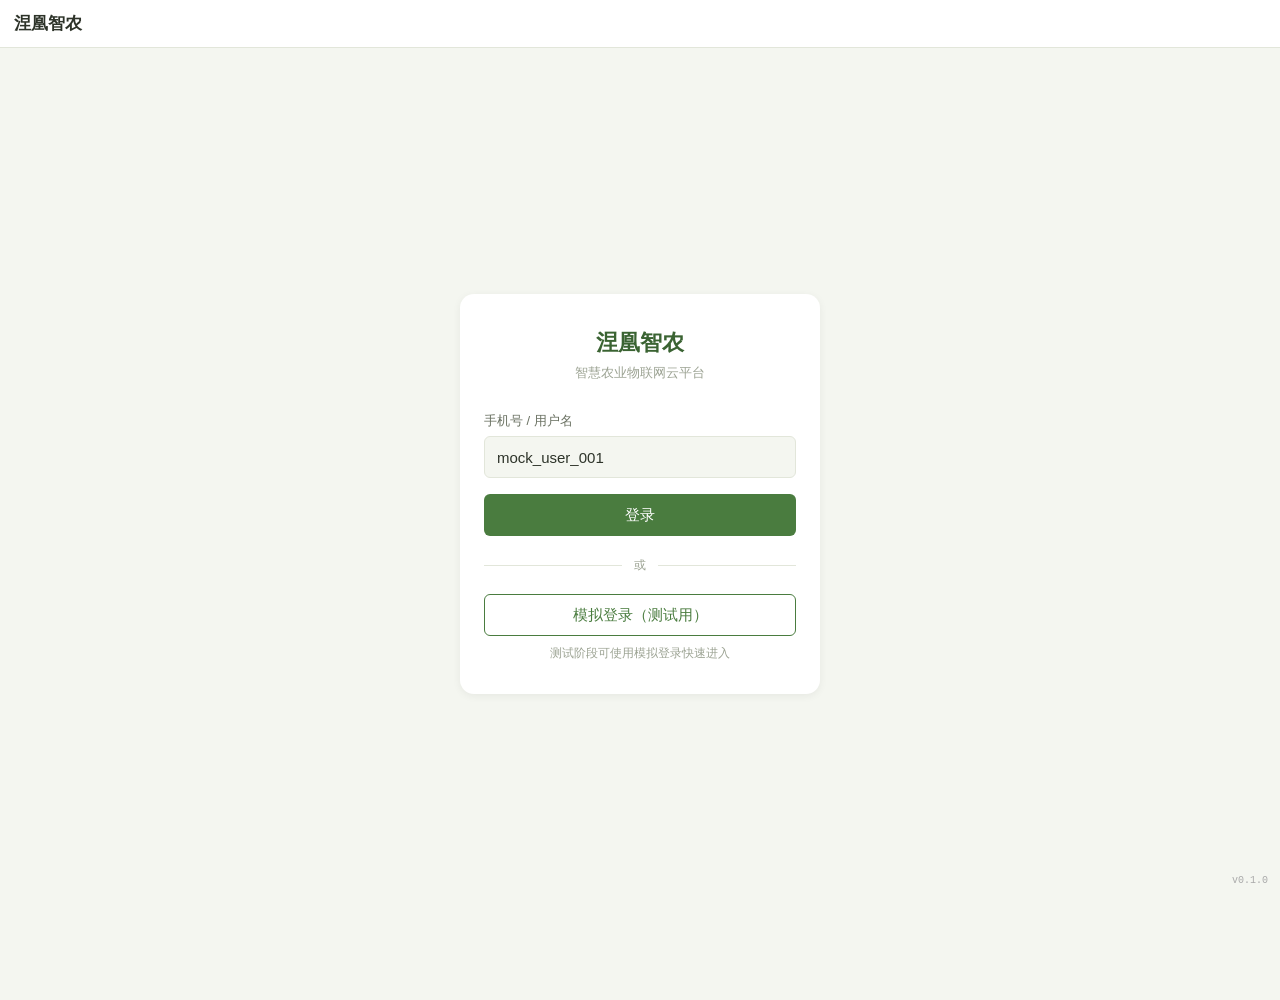
==== web/static/mini/index.html @ 29ce6270 "feat: embed 前端静态文件进 Go 二进制（//go:embed） - 新增 web/static/ 目录，包含 admin/mini/mock 全部前端文件 - web/embed.go " ====
<!DOCTYPE html>
<html lang="zh-CN">
<head>
<meta charset="UTF-8">
<meta name="viewport" content="width=device-width, initial-scale=1.0, maximum-scale=1.0, user-scalable=no">
<title>涅凰智农 · 我的设备</title>
<link rel="stylesheet" href="app.css">
<script src="../version.js"></script>
</head>
<body>

<!-- ===== 顶部导航 ===== -->
<header class="topbar" id="topbar">
  <div class="topbar-left" id="topbar-back" style="display:none">
    <button class="btn-icon" onclick="goBack()" aria-label="返回">
      <svg width="24" height="24" viewBox="0 0 24 24" fill="none" stroke="currentColor" stroke-width="2"><polyline points="15 18 9 12 15 6"/></svg>
    </button>
  </div>
  <h1 class="topbar-title" id="topbar-title">涅凰智农</h1>
  <div class="topbar-right">
    <button class="btn-icon" id="btn-settings" onclick="navigate('settings')" aria-label="设置">
      <svg width="22" height="22" viewBox="0 0 24 24" fill="none" stroke="currentColor" stroke-width="2"><circle cx="12" cy="12" r="3"/><path d="M19.4 15a1.65 1.65 0 0 0 .33 1.82l.06.06a2 2 0 0 1-2.83 2.83l-.06-.06a1.65 1.65 0 0 0-1.82-.33 1.65 1.65 0 0 0-1 1.51V21a2 2 0 0 1-4 0v-.09A1.65 1.65 0 0 0 9 19.4a1.65 1.65 0 0 0-1.82.33l-.06.06a2 2 0 0 1-2.83-2.83l.06-.06A1.65 1.65 0 0 0 4.68 15a1.65 1.65 0 0 0-1.51-1H3a2 2 0 0 1 0-4h.09A1.65 1.65 0 0 0 4.6 9a1.65 1.65 0 0 0-.33-1.82l-.06-.06a2 2 0 0 1 2.83-2.83l.06.06A1.65 1.65 0 0 0 9 4.68a1.65 1.65 0 0 0 1-1.51V3a2 2 0 0 1 4 0v.09a1.65 1.65 0 0 0 1 1.51 1.65 1.65 0 0 0 1.82-.33l.06-.06a2 2 0 0 1 2.83 2.83l-.06.06A1.65 1.65 0 0 0 19.4 9a1.65 1.65 0 0 0 1.51 1H21a2 2 0 0 1 0 4h-.09a1.65 1.65 0 0 0-1.51 1z"/></svg>
    </button>
  </div>
</header>

<!-- ===== 主内容区 ===== -->
<main id="main-content">
  <!-- 页面内容由 JS 动态渲染 -->
</main>

<!-- ===== Toast ===== -->
<div class="toast" id="toast" aria-live="polite"></div>

<div id="version-badge" style="position:fixed;right:12px;bottom:12px;font-size:10px;color:#aaa;z-index:9999;pointer-events:none;font-family:monospace">v?</div>

<script src="../mock/mock-api.js"></script>
<script src="app.js"></script>
<script>
  (function () {
    var el = document.getElementById('version-badge');
    if (el && window.APP_VERSION) el.textContent = 'v' + window.APP_VERSION;
  })();
</script>
</body>
</html>
---- web/static/mini/app.css ----
/* ============================================================
   涅凰智农 C 端 — 样式表
   设计方向：农业 IoT 运维，清爽、密度适中、移动优先
   ============================================================ */

/* ---------- CSS 变量 ---------- */
:root {
  --color-bg: #f4f6f0;
  --color-surface: #ffffff;
  --color-border: #e2e6da;
  --color-text: #2d3329;
  --color-text-secondary: #6b7263;
  --color-text-muted: #9ca393;
  --color-primary: #4a7c3f;
  --color-primary-light: #e8f2e4;
  --color-primary-dark: #3a6332;
  --color-success: #4a7c3f;
  --color-warning: #c7852a;
  --color-danger: #c04a3a;
  --color-info: #3a6b8c;
  --color-offline: #9ca393;
  --radius-sm: 6px;
  --radius-md: 10px;
  --radius-lg: 14px;
  --shadow-sm: 0 1px 2px rgba(0,0,0,0.04);
  --shadow-md: 0 2px 8px rgba(0,0,0,0.06);
  --font-sans: -apple-system, BlinkMacSystemFont, "Segoe UI", "PingFang SC", "Microsoft YaHei", sans-serif;
}

/* ---------- Reset ---------- */
*, *::before, *::after { box-sizing: border-box; margin: 0; padding: 0; }
html { font-size: 16px; -webkit-text-size-adjust: 100%; }
body {
  font-family: var(--font-sans);
  background: var(--color-bg);
  color: var(--color-text);
  line-height: 1.5;
  min-height: 100dvh;
  -webkit-font-smoothing: antialiased;
}
button { font-family: inherit; cursor: pointer; border: none; background: none; color: inherit; }
input { font-family: inherit; font-size: inherit; }
a { color: var(--color-primary); text-decoration: none; }

/* ---------- Topbar ---------- */
.topbar {
  position: sticky; top: 0; z-index: 100;
  display: flex; align-items: center; justify-content: space-between;
  height: 48px; padding: 0 14px;
  background: var(--color-surface);
  border-bottom: 1px solid var(--color-border);
}
.topbar-title { font-size: 17px; font-weight: 600; color: var(--color-text); }
.topbar-left, .topbar-right { display: flex; align-items: center; gap: 4px; min-width: 44px; }
.topbar-right { justify-content: flex-end; }
.btn-icon {
  width: 36px; height: 36px; display: flex; align-items: center; justify-content: center;
  border-radius: var(--radius-sm); color: var(--color-text-secondary);
  transition: background 0.15s;
}
.btn-icon:active { background: var(--color-border); }

/* ---------- Main ---------- */
#main-content {
  padding: 12px 14px 80px;
  max-width: 600px; margin: 0 auto;
}

/* ---------- Page: 登录 ---------- */
.login-page {
  display: flex; flex-direction: column; align-items: center; justify-content: center;
  min-height: calc(100dvh - 48px); padding: 24px;
}
.login-card {
  width: 100%; max-width: 360px;
  background: var(--color-surface);
  border-radius: var(--radius-lg);
  box-shadow: var(--shadow-md);
  padding: 32px 24px;
}
.login-logo {
  text-align: center; margin-bottom: 28px;
}
.login-logo h2 { font-size: 22px; font-weight: 700; color: var(--color-primary-dark); }
.login-logo p { font-size: 13px; color: var(--color-text-muted); margin-top: 4px; }

.form-group { margin-bottom: 16px; }
.form-label { display: block; font-size: 13px; font-weight: 500; color: var(--color-text-secondary); margin-bottom: 6px; }
.form-input {
  width: 100%; height: 42px; padding: 0 12px;
  border: 1px solid var(--color-border); border-radius: var(--radius-sm);
  font-size: 15px; color: var(--color-text); background: var(--color-bg);
  outline: none; transition: border-color 0.15s;
}
.form-input:focus { border-color: var(--color-primary); box-shadow: 0 0 0 3px var(--color-primary-light); }
.form-input::placeholder { color: var(--color-text-muted); }

.btn {
  display: inline-flex; align-items: center; justify-content: center; gap: 6px;
  height: 42px; padding: 0 20px;
  border-radius: var(--radius-sm); font-size: 15px; font-weight: 500;
  transition: background 0.15s, opacity 0.15s;
}
.btn:active { opacity: 0.85; }
.btn-primary { background: var(--color-primary); color: #fff; }
.btn-outline { background: var(--color-surface); color: var(--color-primary); border: 1px solid var(--color-primary); }
.btn-danger { background: var(--color-danger); color: #fff; }
.btn-sm { height: 32px; padding: 0 12px; font-size: 13px; }
.btn-block { width: 100%; }
.btn:disabled { opacity: 0.5; cursor: not-allowed; }

.form-hint { font-size: 12px; color: var(--color-text-muted); margin-top: 8px; text-align: center; }

.divider-text {
  display: flex; align-items: center; gap: 12px;
  margin: 20px 0; color: var(--color-text-muted); font-size: 12px;
}
.divider-text::before, .divider-text::after {
  content: ''; flex: 1; height: 1px; background: var(--color-border);
}

/* ---------- Page: 设备列表 ---------- */
.page-header {
  display: flex; align-items: center; justify-content: space-between;
  margin-bottom: 14px;
}
.page-header h2 { font-size: 18px; font-weight: 600; }
.device-count { font-size: 13px; color: var(--color-text-muted); }

.device-list { display: flex; flex-direction: column; gap: 10px; }

.device-card {
  background: var(--color-surface);
  border-radius: var(--radius-md);
  box-shadow: var(--shadow-sm);
  padding: 14px;
  border-left: 4px solid transparent;
  transition: box-shadow 0.15s;
  cursor: pointer;
}
.device-card:active { box-shadow: var(--shadow-md); }
.device-card.status-normal { border-left-color: var(--color-success); }
.device-card.status-low { border-left-color: var(--color-warning); }
.device-card.status-high { border-left-color: var(--color-danger); }
.device-card.status-offline { border-left-color: var(--color-offline); opacity: 0.7; }
.device-card.status-on { border-left-color: var(--color-info); }
.device-card.status-off { border-left-color: var(--color-text-muted); }

.device-card-header {
  display: flex; align-items: center; justify-content: space-between;
  margin-bottom: 8px;
}
.device-card-title { font-size: 15px; font-weight: 600; }
.device-card-func {
  font-size: 12px; padding: 2px 8px; border-radius: 10px;
  background: var(--color-primary-light); color: var(--color-primary-dark);
  font-weight: 500;
}
.device-card-body { display: flex; align-items: baseline; gap: 8px; margin-bottom: 6px; }
.device-card-value { font-size: 28px; font-weight: 700; color: var(--color-text); line-height: 1; }
.device-card-unit { font-size: 14px; color: var(--color-text-secondary); }
.device-card-meta {
  display: flex; align-items: center; justify-content: space-between;
  font-size: 12px; color: var(--color-text-muted);
}
.device-card-status {
  display: inline-flex; align-items: center; gap: 4px;
  font-size: 12px; font-weight: 500;
}
.status-dot { width: 6px; height: 6px; border-radius: 50%; display: inline-block; }
.status-normal .status-dot { background: var(--color-success); }
.status-low .status-dot, .status-high .status-dot { background: var(--color-warning); }
.status-offline .status-dot { background: var(--color-offline); }
.status-on .status-dot { background: var(--color-info); }
.status-off .status-dot { background: var(--color-text-muted); }
.status-text-normal { color: var(--color-success); }
.status-text-low { color: var(--color-warning); }
.status-text-high { color: var(--color-danger); }
.status-text-offline { color: var(--color-offline); }
.status-text-on { color: var(--color-info); }
.status-text-off { color: var(--color-text-muted); }

/* ---------- Page: 设备详情 ---------- */
.detail-section {
  background: var(--color-surface);
  border-radius: var(--radius-md);
  box-shadow: var(--shadow-sm);
  padding: 16px;
  margin-bottom: 12px;
}
.detail-section h3 {
  font-size: 13px; font-weight: 600; color: var(--color-text-secondary);
  text-transform: uppercase; letter-spacing: 0.5px;
  margin-bottom: 12px; padding-bottom: 8px;
  border-bottom: 1px solid var(--color-border);
}
.detail-grid { display: grid; grid-template-columns: 1fr 1fr; gap: 10px; }
.detail-item { }
.detail-item-label { font-size: 12px; color: var(--color-text-muted); margin-bottom: 2px; }
.detail-item-value { font-size: 14px; font-weight: 500; color: var(--color-text); }

.detail-real-value {
  text-align: center; padding: 16px 0;
}
.detail-real-value .big-value { font-size: 48px; font-weight: 700; line-height: 1; }
.detail-real-value .big-unit { font-size: 18px; color: var(--color-text-secondary); margin-left: 4px; }
.detail-real-value .range-hint {
  font-size: 13px; color: var(--color-text-muted); margin-top: 6px;
}

.detail-controls { display: flex; gap: 10px; flex-wrap: wrap; }
.detail-controls .btn { flex: 1; min-width: 80px; }

/* ---------- Page: 历史曲线 ---------- */
.range-tabs {
  display: flex; gap: 6px; margin-bottom: 14px;
  background: var(--color-surface); border-radius: var(--radius-md);
  padding: 4px; box-shadow: var(--shadow-sm);
}
.range-tab {
  flex: 1; height: 34px; display: flex; align-items: center; justify-content: center;
  border-radius: var(--radius-sm); font-size: 13px; font-weight: 500;
  color: var(--color-text-secondary); transition: all 0.15s;
}
.range-tab.active { background: var(--color-primary); color: #fff; }

.chart-container {
  background: var(--color-surface);
  border-radius: var(--radius-md);
  box-shadow: var(--shadow-sm);
  padding: 14px;
  min-height: 280px;
  position: relative;
}
.chart-container canvas { width: 100% !important; }

/* ---------- Page: 设置 ---------- */
.settings-section {
  background: var(--color-surface);
  border-radius: var(--radius-md);
  box-shadow: var(--shadow-sm);
  margin-bottom: 12px;
  overflow: hidden;
}
.settings-item {
  display: flex; align-items: center; justify-content: space-between;
  padding: 14px 16px; border-bottom: 1px solid var(--color-border);
}
.settings-item:last-child { border-bottom: none; }
.settings-item-label { font-size: 14px; color: var(--color-text-secondary); }
.settings-item-value { font-size: 14px; font-weight: 500; }
.settings-item-danger { color: var(--color-danger); font-weight: 500; cursor: pointer; }

/* ---------- 空状态 / 加载 / 错误 ---------- */
.empty-state {
  text-align: center; padding: 48px 24px; color: var(--color-text-muted);
}
.empty-state svg { margin-bottom: 12px; color: var(--color-border); }
.empty-state p { font-size: 14px; }

.loading-state {
  text-align: center; padding: 48px 24px; color: var(--color-text-muted);
}
.loading-spinner {
  width: 32px; height: 32px; border: 3px solid var(--color-border);
  border-top-color: var(--color-primary); border-radius: 50%;
  animation: spin 0.8s linear infinite;
  margin: 0 auto 12px;
}
@keyframes spin { to { transform: rotate(360deg); } }

.error-state {
  text-align: center; padding: 48px 24px; color: var(--color-danger);
}
.error-state p { font-size: 14px; margin-bottom: 12px; }

/* ---------- Toast ---------- */
.toast {
  position: fixed; top: 60px; left: 50%; transform: translateX(-50%);
  padding: 10px 20px; border-radius: var(--radius-md);
  font-size: 14px; font-weight: 500; color: #fff;
  z-index: 999; opacity: 0; pointer-events: none;
  transition: opacity 0.3s;
  max-width: 90vw; text-align: center;
}
.toast.show { opacity: 1; }
.toast.success { background: var(--color-success); }
.toast.error { background: var(--color-danger); }
.toast.info { background: var(--color-info); }

/* ---------- 响应式: 桌面端 ---------- */
@media (min-width: 768px) {
  #main-content { padding: 20px 24px 80px; }
  .detail-grid { grid-template-columns: repeat(3, 1fr); }
  .device-list { display: grid; grid-template-columns: repeat(2, 1fr); }
}
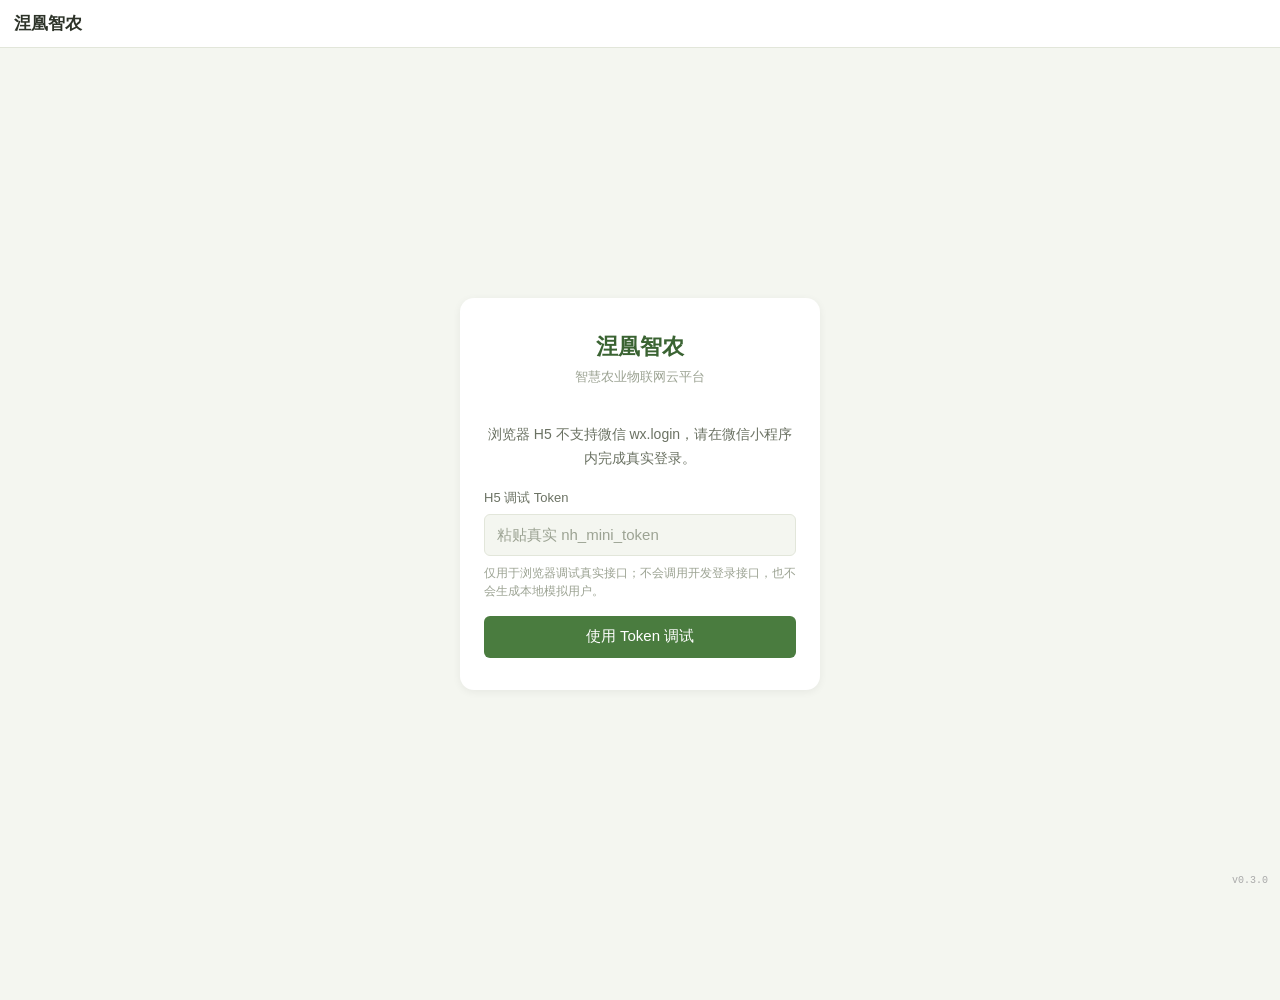
==== commit 997400b6: "Remove H5 mock fallback and mark mock events" ====
--- a/web/static/mini/index.html
+++ b/web/static/mini/index.html
@@ -34,7 +34,7 @@
 
 <div id="version-badge" style="position:fixed;right:12px;bottom:12px;font-size:10px;color:#aaa;z-index:9999;pointer-events:none;font-family:monospace">v?</div>
 
-<script src="../mock/mock-api.js"></script>
+<script src="../shared/api-client.js"></script>
 <script src="app.js"></script>
 <script>
   (function () {
--- a/web/static/mini/app.css
+++ b/web/static/mini/app.css
@@ -242,6 +242,65 @@
   margin-bottom: 12px;
   overflow: hidden;
 }
+
+/* ── 我的资料卡片 ── */
+.profile-card {
+  background: var(--color-surface);
+  border-radius: var(--radius-lg);
+  box-shadow: var(--shadow-md);
+  margin-bottom: 12px;
+  overflow: hidden;
+}
+.profile-card-top {
+  display: flex; align-items: center; gap: 12px;
+  padding: 20px 16px;
+}
+.profile-avatar {
+  width: 52px; height: 52px; border-radius: 50%;
+  background: var(--color-primary);
+  color: #fff;
+  font-size: 22px; font-weight: 600;
+  display: flex; align-items: center; justify-content: center;
+  flex-shrink: 0;
+}
+.profile-card-meta { flex: 1; min-width: 0; }
+.profile-card-name {
+  font-size: 17px; font-weight: 600; color: var(--color-text);
+  white-space: nowrap; overflow: hidden; text-overflow: ellipsis;
+}
+.profile-card-bindings { font-size: 13px; color: var(--color-text-muted); margin-top: 2px; }
+.btn-pill-edit {
+  height: 34px; padding: 0 18px;
+  border-radius: 17px;
+  background: var(--color-primary);
+  color: #fff;
+  font-size: 13px; font-weight: 500;
+  flex-shrink: 0;
+  transition: opacity 0.15s;
+}
+.btn-pill-edit:active { opacity: 0.8; }
+.profile-card-divider {
+  height: 1px; background: var(--color-border); margin: 0 16px;
+}
+.profile-card-fields { padding: 12px 16px 16px; }
+.profile-field {
+  display: flex; align-items: center; justify-content: space-between;
+  padding: 10px 0;
+}
+.profile-field + .profile-field { border-top: 1px solid var(--color-border); }
+.profile-field-label { font-size: 13px; color: var(--color-text-muted); flex-shrink: 0; }
+.profile-field-value { font-size: 14px; font-weight: 500; text-align: right; }
+.profile-field-value.is-empty { color: var(--color-text-muted); font-weight: 400; }
+
+/* ── 编辑表单 ── */
+.edit-form-header {
+  display: flex; align-items: center; justify-content: space-between;
+  padding: 12px 16px; border-bottom: 1px solid var(--color-border);
+}
+.edit-form-body { padding: 16px; }
+.edit-form-body .btn { margin-top: 4px; }
+
+/* ── 旧版 settings-item（保留兼容）── */
 .settings-item {
   display: flex; align-items: center; justify-content: space-between;
   padding: 14px 16px; border-bottom: 1px solid var(--color-border);
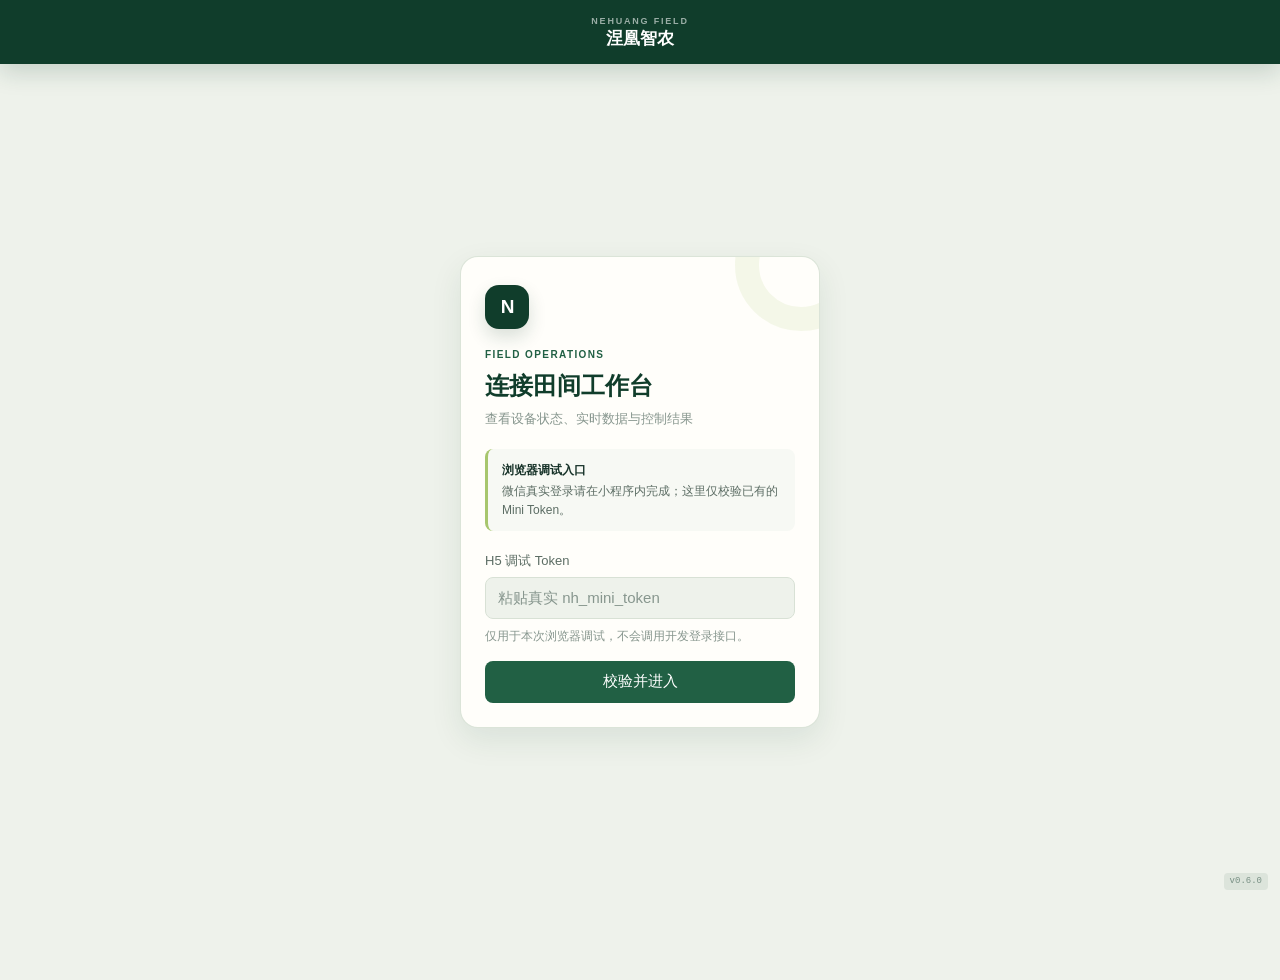
==== commit ede1b27f: "feat(web): unify Niehuang console visual system" ====
--- a/web/static/mini/index.html
+++ b/web/static/mini/index.html
@@ -4,6 +4,7 @@
 <meta charset="UTF-8">
 <meta name="viewport" content="width=device-width, initial-scale=1.0, maximum-scale=1.0, user-scalable=no">
 <title>涅凰智农 · 我的设备</title>
+<link rel="icon" href="data:image/svg+xml,%3Csvg xmlns='http://www.w3.org/2000/svg' viewBox='0 0 64 64'%3E%3Crect width='64' height='64' rx='16' fill='%23103d2b'/%3E%3Cpath d='M18 46V18h7l14 18V18h7v28h-7L25 28v18z' fill='%23a7c66d'/%3E%3C/svg%3E">
 <link rel="stylesheet" href="app.css">
 <script src="../version.js"></script>
 </head>
@@ -11,12 +12,15 @@
 
 <!-- ===== 顶部导航 ===== -->
 <header class="topbar" id="topbar">
-  <div class="topbar-left" id="topbar-back" style="display:none">
+  <div class="topbar-left" id="topbar-back" style="visibility:hidden;pointer-events:none">
     <button class="btn-icon" onclick="goBack()" aria-label="返回">
       <svg width="24" height="24" viewBox="0 0 24 24" fill="none" stroke="currentColor" stroke-width="2"><polyline points="15 18 9 12 15 6"/></svg>
     </button>
   </div>
-  <h1 class="topbar-title" id="topbar-title">涅凰智农</h1>
+  <div class="topbar-heading">
+    <span class="topbar-kicker">NEHUANG FIELD</span>
+    <h1 class="topbar-title" id="topbar-title">涅凰智农</h1>
+  </div>
   <div class="topbar-right">
     <button class="btn-icon" id="btn-settings" onclick="navigate('settings')" aria-label="设置">
       <svg width="22" height="22" viewBox="0 0 24 24" fill="none" stroke="currentColor" stroke-width="2"><circle cx="12" cy="12" r="3"/><path d="M19.4 15a1.65 1.65 0 0 0 .33 1.82l.06.06a2 2 0 0 1-2.83 2.83l-.06-.06a1.65 1.65 0 0 0-1.82-.33 1.65 1.65 0 0 0-1 1.51V21a2 2 0 0 1-4 0v-.09A1.65 1.65 0 0 0 9 19.4a1.65 1.65 0 0 0-1.82.33l-.06.06a2 2 0 0 1-2.83-2.83l.06-.06A1.65 1.65 0 0 0 4.68 15a1.65 1.65 0 0 0-1.51-1H3a2 2 0 0 1 0-4h.09A1.65 1.65 0 0 0 4.6 9a1.65 1.65 0 0 0-.33-1.82l-.06-.06a2 2 0 0 1 2.83-2.83l.06.06A1.65 1.65 0 0 0 9 4.68a1.65 1.65 0 0 0 1-1.51V3a2 2 0 0 1 4 0v.09a1.65 1.65 0 0 0 1 1.51 1.65 1.65 0 0 0 1.82-.33l.06-.06a2 2 0 0 1 2.83 2.83l-.06.06A1.65 1.65 0 0 0 19.4 9a1.65 1.65 0 0 0 1.51 1H21a2 2 0 0 1 0 4h-.09a1.65 1.65 0 0 0-1.51 1z"/></svg>
@@ -32,7 +36,7 @@
 <!-- ===== Toast ===== -->
 <div class="toast" id="toast" aria-live="polite"></div>
 
-<div id="version-badge" style="position:fixed;right:12px;bottom:12px;font-size:10px;color:#aaa;z-index:9999;pointer-events:none;font-family:monospace">v?</div>
+<div id="version-badge" class="version-badge">v?</div>
 
 <script src="../shared/api-client.js"></script>
 <script src="app.js"></script>
--- a/web/static/mini/app.css
+++ b/web/static/mini/app.css
@@ -5,25 +5,27 @@
 
 /* ---------- CSS 变量 ---------- */
 :root {
-  --color-bg: #f4f6f0;
-  --color-surface: #ffffff;
-  --color-border: #e2e6da;
-  --color-text: #2d3329;
-  --color-text-secondary: #6b7263;
-  --color-text-muted: #9ca393;
-  --color-primary: #4a7c3f;
-  --color-primary-light: #e8f2e4;
-  --color-primary-dark: #3a6332;
-  --color-success: #4a7c3f;
-  --color-warning: #c7852a;
-  --color-danger: #c04a3a;
-  --color-info: #3a6b8c;
-  --color-offline: #9ca393;
-  --radius-sm: 6px;
-  --radius-md: 10px;
-  --radius-lg: 14px;
-  --shadow-sm: 0 1px 2px rgba(0,0,0,0.04);
-  --shadow-md: 0 2px 8px rgba(0,0,0,0.06);
+  --color-bg: #eef2eb;
+  --color-surface: #fffefa;
+  --color-surface-alt: #f7f9f4;
+  --color-border: #d8e1d5;
+  --color-text: #173329;
+  --color-text-secondary: #5c6d64;
+  --color-text-muted: #87968e;
+  --color-primary: #216044;
+  --color-primary-light: #e4f0e8;
+  --color-primary-dark: #103d2b;
+  --color-accent: #a7c66d;
+  --color-success: #2d7653;
+  --color-warning: #b67820;
+  --color-danger: #b5483f;
+  --color-info: #376b73;
+  --color-offline: #7d8b83;
+  --radius-sm: 8px;
+  --radius-md: 12px;
+  --radius-lg: 18px;
+  --shadow-sm: 0 1px 2px rgba(16, 61, 43, 0.05);
+  --shadow-md: 0 12px 32px rgba(16, 61, 43, 0.09);
   --font-sans: -apple-system, BlinkMacSystemFont, "Segoe UI", "PingFang SC", "Microsoft YaHei", sans-serif;
 }
 
@@ -41,48 +43,89 @@
 button { font-family: inherit; cursor: pointer; border: none; background: none; color: inherit; }
 input { font-family: inherit; font-size: inherit; }
 a { color: var(--color-primary); text-decoration: none; }
+button:focus-visible, input:focus-visible, a:focus-visible {
+  outline: 3px solid rgba(167, 198, 109, 0.72);
+  outline-offset: 2px;
+}
 
 /* ---------- Topbar ---------- */
 .topbar {
   position: sticky; top: 0; z-index: 100;
   display: flex; align-items: center; justify-content: space-between;
-  height: 48px; padding: 0 14px;
-  background: var(--color-surface);
-  border-bottom: 1px solid var(--color-border);
-}
-.topbar-title { font-size: 17px; font-weight: 600; color: var(--color-text); }
+  min-height: 64px; padding: 8px 16px;
+  background: var(--color-primary-dark);
+  color: #fff;
+  box-shadow: 0 8px 24px rgba(16, 61, 43, 0.18);
+}
+.topbar-heading { min-width: 0; text-align: center; line-height: 1.15; }
+.topbar-kicker {
+  display: block; margin-bottom: 3px;
+  font-size: 9px; font-weight: 700; letter-spacing: 1.8px;
+  color: rgba(255, 255, 255, 0.58);
+}
+.topbar-title { font-size: 17px; font-weight: 650; color: #fff; }
 .topbar-left, .topbar-right { display: flex; align-items: center; gap: 4px; min-width: 44px; }
 .topbar-right { justify-content: flex-end; }
 .btn-icon {
-  width: 36px; height: 36px; display: flex; align-items: center; justify-content: center;
+  width: 40px; height: 40px; display: flex; align-items: center; justify-content: center;
   border-radius: var(--radius-sm); color: var(--color-text-secondary);
   transition: background 0.15s;
 }
-.btn-icon:active { background: var(--color-border); }
+.btn-icon:hover, .btn-icon:active { background: var(--color-primary-light); }
+.topbar .btn-icon { color: rgba(255, 255, 255, 0.86); }
+.topbar .btn-icon:hover, .topbar .btn-icon:active { background: rgba(255, 255, 255, 0.1); }
 
 /* ---------- Main ---------- */
 #main-content {
-  padding: 12px 14px 80px;
-  max-width: 600px; margin: 0 auto;
+  padding: 18px 16px 88px;
+  max-width: 720px; margin: 0 auto;
 }
 
 /* ---------- Page: 登录 ---------- */
 .login-page {
   display: flex; flex-direction: column; align-items: center; justify-content: center;
-  min-height: calc(100dvh - 48px); padding: 24px;
+  min-height: calc(100dvh - 100px); padding: 24px 0;
 }
 .login-card {
+  position: relative;
+  overflow: hidden;
   width: 100%; max-width: 360px;
   background: var(--color-surface);
   border-radius: var(--radius-lg);
   box-shadow: var(--shadow-md);
-  padding: 32px 24px;
+  border: 1px solid rgba(216, 225, 213, 0.9);
+  padding: 28px 24px 24px;
+}
+.login-card::before {
+  content: '';
+  position: absolute; top: -58px; right: -48px;
+  width: 132px; height: 132px; border-radius: 50%;
+  border: 24px solid rgba(167, 198, 109, 0.13);
+  pointer-events: none;
 }
 .login-logo {
-  text-align: center; margin-bottom: 28px;
-}
-.login-logo h2 { font-size: 22px; font-weight: 700; color: var(--color-primary-dark); }
-.login-logo p { font-size: 13px; color: var(--color-text-muted); margin-top: 4px; }
+  position: relative; text-align: left; margin-bottom: 20px;
+}
+.login-mark {
+  display: flex; align-items: center; justify-content: center;
+  width: 44px; height: 44px; margin-bottom: 18px;
+  border-radius: 14px; background: var(--color-primary-dark); color: #fff;
+  font-size: 19px; font-weight: 800; letter-spacing: -1px;
+  box-shadow: 0 8px 18px rgba(16, 61, 43, 0.16);
+}
+.login-kicker, .section-kicker {
+  display: block; color: var(--color-primary); font-size: 10px; font-weight: 750;
+  letter-spacing: 1.4px; text-transform: uppercase;
+}
+.login-logo h2 { margin-top: 6px; font-size: 24px; font-weight: 750; color: var(--color-primary-dark); }
+.login-logo p { font-size: 13px; color: var(--color-text-muted); margin-top: 5px; }
+.login-notice {
+  margin-bottom: 20px; padding: 12px 14px;
+  border-left: 3px solid var(--color-accent); border-radius: var(--radius-sm);
+  background: var(--color-surface-alt);
+}
+.login-notice strong { display: block; font-size: 12px; color: var(--color-text); }
+.login-notice p { margin-top: 3px; font-size: 12px; line-height: 1.55; color: var(--color-text-secondary); }
 
 .form-group { margin-bottom: 16px; }
 .form-label { display: block; font-size: 13px; font-weight: 500; color: var(--color-text-secondary); margin-bottom: 6px; }
@@ -110,6 +153,9 @@
 .btn:disabled { opacity: 0.5; cursor: not-allowed; }
 
 .form-hint { font-size: 12px; color: var(--color-text-muted); margin-top: 8px; text-align: center; }
+.form-hint-left { text-align: left; }
+.form-error { min-height: 18px; margin-top: 12px; color: var(--color-danger); }
+.form-error:empty { display: none; }
 
 .divider-text {
   display: flex; align-items: center; gap: 12px;
@@ -127,49 +173,127 @@
 .page-header h2 { font-size: 18px; font-weight: 600; }
 .device-count { font-size: 13px; color: var(--color-text-muted); }
 
+.overview-card {
+  position: relative;
+  overflow: hidden;
+  margin-bottom: 22px;
+  padding: 20px;
+  border-radius: var(--radius-lg);
+  background: var(--color-primary-dark);
+  color: #fff;
+  box-shadow: var(--shadow-md);
+}
+.overview-card::after {
+  content: '';
+  position: absolute; right: -32px; top: -44px;
+  width: 132px; height: 132px; border-radius: 50%;
+  border: 24px solid rgba(167, 198, 109, 0.12);
+  pointer-events: none;
+}
+.overview-kicker, .group-kicker, .device-hero-kicker {
+  display: block;
+  font-size: 10px;
+  font-weight: 750;
+  letter-spacing: 1.4px;
+  text-transform: uppercase;
+}
+.overview-kicker { color: rgba(255, 255, 255, 0.58); }
+.overview-card h2 { margin-top: 5px; font-size: 22px; line-height: 1.25; }
+.overview-copy { margin-top: 6px; max-width: 34em; font-size: 13px; color: rgba(255, 255, 255, 0.68); }
+.overview-metrics {
+  display: grid; grid-template-columns: repeat(3, 1fr); gap: 8px;
+  margin-top: 18px;
+}
+.overview-metric {
+  min-width: 0; padding: 10px 11px;
+  border: 1px solid rgba(255, 255, 255, 0.12);
+  border-radius: var(--radius-sm);
+  background: rgba(255, 255, 255, 0.06);
+}
+.overview-metric-value { display: block; font-size: 20px; font-weight: 750; font-variant-numeric: tabular-nums; }
+.overview-metric-label { display: block; margin-top: 2px; font-size: 10px; color: rgba(255, 255, 255, 0.62); white-space: nowrap; }
+
+.device-groups { display: flex; flex-direction: column; gap: 22px; }
+.device-group { min-width: 0; }
+.device-group-header {
+  display: flex; align-items: flex-end; justify-content: space-between; gap: 16px;
+  margin-bottom: 10px; padding: 0 2px;
+}
+.group-kicker { color: var(--color-primary); }
+.device-group-title { margin-top: 3px; font-size: 16px; font-weight: 720; }
+.device-group-meta { margin-top: 3px; font-size: 11px; color: var(--color-text-muted); }
+.device-group-count {
+  flex-shrink: 0; padding: 4px 8px;
+  border: 1px solid var(--color-border); border-radius: var(--radius-sm);
+  background: var(--color-surface-alt); color: var(--color-text-secondary);
+  font-size: 11px; font-weight: 650;
+}
 .device-list { display: flex; flex-direction: column; gap: 10px; }
 
 .device-card {
-  background: var(--color-surface);
-  border-radius: var(--radius-md);
+  --status-accent: var(--color-success);
+  position: relative;
+  display: block; width: 100%; overflow: hidden;
+  background: var(--color-surface);
+  border: 1px solid var(--color-border);
+  border-radius: var(--radius-lg);
   box-shadow: var(--shadow-sm);
-  padding: 14px;
-  border-left: 4px solid transparent;
-  transition: box-shadow 0.15s;
+  padding: 16px 44px 15px 18px;
+  text-align: left;
+  transition: transform 0.15s, box-shadow 0.15s, border-color 0.15s;
   cursor: pointer;
 }
-.device-card:active { box-shadow: var(--shadow-md); }
-.device-card.status-normal { border-left-color: var(--color-success); }
-.device-card.status-low { border-left-color: var(--color-warning); }
-.device-card.status-high { border-left-color: var(--color-danger); }
-.device-card.status-offline { border-left-color: var(--color-offline); opacity: 0.7; }
-.device-card.status-on { border-left-color: var(--color-info); }
-.device-card.status-off { border-left-color: var(--color-text-muted); }
+.device-card::before {
+  content: '';
+  position: absolute; left: 0; top: 0; bottom: 0; width: 5px;
+  background: var(--status-accent);
+}
+.device-card:hover { transform: translateY(-1px); border-color: #c6d4c3; box-shadow: 0 10px 24px rgba(16, 61, 43, 0.08); }
+.device-card:active { transform: translateY(0); }
+.device-card.status-normal { --status-accent: var(--color-success); }
+.device-card.status-low { --status-accent: var(--color-warning); }
+.device-card.status-high { --status-accent: var(--color-danger); }
+.device-card.status-offline { --status-accent: var(--color-offline); background: #f5f7f3; }
+.device-card.status-on { --status-accent: var(--color-info); }
+.device-card.status-off { --status-accent: var(--color-text-muted); }
 
 .device-card-header {
   display: flex; align-items: center; justify-content: space-between;
-  margin-bottom: 8px;
-}
-.device-card-title { font-size: 15px; font-weight: 600; }
+  gap: 12px; margin-bottom: 12px;
+}
+.device-card-title { min-width: 0; overflow: hidden; text-overflow: ellipsis; white-space: nowrap; font-size: 15px; font-weight: 700; }
 .device-card-func {
-  font-size: 12px; padding: 2px 8px; border-radius: 10px;
+  flex-shrink: 0; font-size: 11px; padding: 3px 8px; border-radius: var(--radius-sm);
   background: var(--color-primary-light); color: var(--color-primary-dark);
-  font-weight: 500;
-}
-.device-card-body { display: flex; align-items: baseline; gap: 8px; margin-bottom: 6px; }
-.device-card-value { font-size: 28px; font-weight: 700; color: var(--color-text); line-height: 1; }
+  font-weight: 700;
+}
+.device-card-main { display: flex; align-items: flex-end; justify-content: space-between; gap: 12px; margin-bottom: 12px; }
+.device-card-reading { display: flex; align-items: baseline; gap: 6px; min-width: 0; }
+.device-card-value { font-size: 32px; font-weight: 760; letter-spacing: -0.8px; color: var(--color-text); line-height: 1; font-variant-numeric: tabular-nums; }
 .device-card-unit { font-size: 14px; color: var(--color-text-secondary); }
 .device-card-meta {
   display: flex; align-items: center; justify-content: space-between;
-  font-size: 12px; color: var(--color-text-muted);
+  gap: 12px; font-size: 11px; color: var(--color-text-muted);
 }
 .device-card-status {
   display: inline-flex; align-items: center; gap: 4px;
   font-size: 12px; font-weight: 500;
 }
+.status-badge {
+  display: inline-flex; align-items: center; gap: 6px;
+  padding: 5px 8px; border-radius: var(--radius-sm);
+  background: var(--color-surface-alt);
+  color: var(--status-accent); font-size: 11px; font-weight: 700;
+  white-space: nowrap;
+}
+.device-card-chevron {
+  position: absolute; right: 15px; top: 50%; transform: translateY(-50%);
+  color: var(--color-text-muted);
+}
 .status-dot { width: 6px; height: 6px; border-radius: 50%; display: inline-block; }
 .status-normal .status-dot { background: var(--color-success); }
-.status-low .status-dot, .status-high .status-dot { background: var(--color-warning); }
+.status-low .status-dot { background: var(--color-warning); }
+.status-high .status-dot { background: var(--color-danger); }
 .status-offline .status-dot { background: var(--color-offline); }
 .status-on .status-dot { background: var(--color-info); }
 .status-off .status-dot { background: var(--color-text-muted); }
@@ -181,23 +305,92 @@
 .status-text-off { color: var(--color-text-muted); }
 
 /* ---------- Page: 设备详情 ---------- */
+.device-hero {
+  --status-accent: var(--color-success);
+  margin-bottom: 14px; padding: 18px;
+  border-radius: var(--radius-lg);
+  background: var(--color-surface);
+  border: 1px solid var(--color-border);
+  box-shadow: var(--shadow-sm);
+}
+.device-hero.status-low { --status-accent: var(--color-warning); }
+.device-hero.status-high { --status-accent: var(--color-danger); }
+.device-hero.status-offline { --status-accent: var(--color-offline); }
+.device-hero.status-on { --status-accent: var(--color-info); }
+.device-hero.status-off { --status-accent: var(--color-text-muted); }
+.device-hero-top { display: flex; align-items: flex-start; justify-content: space-between; gap: 14px; }
+.device-hero-kicker { color: var(--color-primary); }
+.device-hero h2 { margin-top: 4px; font-size: 21px; line-height: 1.25; }
+.device-hero-context { margin-top: 5px; font-size: 12px; color: var(--color-text-muted); }
+.device-hero-reading { display: flex; align-items: baseline; gap: 7px; margin-top: 20px; }
+.device-hero-value { font-size: 42px; font-weight: 780; line-height: 1; letter-spacing: -1.2px; font-variant-numeric: tabular-nums; }
+.device-hero-unit { font-size: 16px; color: var(--color-text-secondary); }
+.device-hero-meta { display: flex; flex-wrap: wrap; gap: 6px 14px; margin-top: 12px; font-size: 11px; color: var(--color-text-muted); }
+
+.tab-shell {
+  overflow: hidden;
+  border: 1px solid var(--color-border);
+  border-radius: var(--radius-lg);
+  background: var(--color-surface);
+  box-shadow: var(--shadow-sm);
+}
+.tab-bar {
+  display: flex; gap: 4px;
+  margin: 0; padding: 6px;
+  border-bottom: 1px solid var(--color-border);
+  background: var(--color-surface-alt);
+  overflow-x: auto;
+  -webkit-overflow-scrolling: touch;
+  scrollbar-width: none;
+}
+.tab-bar::-webkit-scrollbar { display: none; }
+.tab-btn {
+  min-height: 36px; padding: 8px 12px; font-size: 12px; font-weight: 650;
+  color: var(--color-text-secondary);
+  border: 1px solid transparent;
+  border-radius: var(--radius-sm);
+  background: none;
+  white-space: nowrap;
+  flex-shrink: 0;
+  transition: color 0.15s, border-color 0.15s;
+}
+.tab-btn.active { color: #fff; border-color: var(--color-primary); background: var(--color-primary); }
+.tab-panel { display: none; }
+.tab-panel.active { display: block; padding: 14px; }
+
+/* ── 离线提示条 ── */
+.offline-banner {
+  display: flex; align-items: center; gap: 8px;
+  padding: 10px 14px;
+  margin-bottom: 12px;
+  background: #fef9e7;
+  border: 1px solid #f5d76e;
+  border-radius: var(--radius-sm);
+  color: #8a6d14;
+  font-size: 13px;
+  font-weight: 500;
+}
+.offline-banner svg {
+  flex-shrink: 0;
+  color: #c7852a;
+}
+
 .detail-section {
   background: var(--color-surface);
   border-radius: var(--radius-md);
-  box-shadow: var(--shadow-sm);
+  border: 1px solid var(--color-border);
   padding: 16px;
   margin-bottom: 12px;
 }
 .detail-section h3 {
-  font-size: 13px; font-weight: 600; color: var(--color-text-secondary);
-  text-transform: uppercase; letter-spacing: 0.5px;
+  font-size: 14px; font-weight: 720; color: var(--color-text);
   margin-bottom: 12px; padding-bottom: 8px;
   border-bottom: 1px solid var(--color-border);
 }
 .detail-grid { display: grid; grid-template-columns: 1fr 1fr; gap: 10px; }
-.detail-item { }
+.detail-item { min-width: 0; padding: 10px; border-radius: var(--radius-sm); background: var(--color-surface-alt); }
 .detail-item-label { font-size: 12px; color: var(--color-text-muted); margin-bottom: 2px; }
-.detail-item-value { font-size: 14px; font-weight: 500; color: var(--color-text); }
+.detail-item-value { overflow-wrap: anywhere; font-size: 13px; font-weight: 650; color: var(--color-text); }
 
 .detail-real-value {
   text-align: center; padding: 16px 0;
@@ -210,6 +403,63 @@
 
 .detail-controls { display: flex; gap: 10px; flex-wrap: wrap; }
 .detail-controls .btn { flex: 1; min-width: 80px; }
+
+.version-badge {
+  position: fixed; right: 12px; bottom: 10px; z-index: 9999;
+  padding: 3px 6px; border-radius: 4px;
+  background: rgba(16, 61, 43, 0.08); color: #789084;
+  font: 9px/1.2 ui-monospace, SFMono-Regular, Menlo, monospace;
+  pointer-events: none;
+}
+
+/* ── 历史数据表格 ── */
+.history-table-wrap {
+  overflow-x: auto;
+  -webkit-overflow-scrolling: touch;
+  margin: -4px -4px 0;
+  padding: 0 4px;
+}
+.history-table {
+  width: 100%;
+  border-collapse: collapse;
+  font-size: 13px;
+}
+.history-table thead {
+  position: sticky; top: 0; z-index: 1;
+}
+.history-table th {
+  text-align: left;
+  padding: 10px 12px;
+  font-size: 12px;
+  font-weight: 600;
+  color: var(--color-text-muted);
+  text-transform: uppercase;
+  letter-spacing: 0.3px;
+  background: var(--color-bg);
+  border-bottom: 2px solid var(--color-border);
+  white-space: nowrap;
+}
+.history-table td {
+  padding: 10px 12px;
+  border-bottom: 1px solid var(--color-border);
+  color: var(--color-text-secondary);
+  white-space: nowrap;
+}
+.history-table tbody tr:last-child td { border-bottom: none; }
+.history-table tbody tr:hover { background: #fbfdf9; }
+.history-table .history-time {
+  color: var(--color-text-muted);
+  font-size: 12px;
+  font-variant-numeric: tabular-nums;
+}
+.history-table .history-value {
+  font-weight: 600;
+  color: var(--color-text);
+  font-variant-numeric: tabular-nums;
+}
+.history-table .history-unit {
+  color: var(--color-text-muted);
+}
 
 /* ---------- Page: 历史曲线 ---------- */
 .range-tabs {
@@ -238,16 +488,208 @@
 .settings-section {
   background: var(--color-surface);
   border-radius: var(--radius-md);
+  border: 1px solid var(--color-border);
   box-shadow: var(--shadow-sm);
   margin-bottom: 12px;
   overflow: hidden;
 }
 
+.settings-intro, .help-intro {
+  position: relative; overflow: hidden;
+  margin-bottom: 16px; padding: 18px;
+  border: 1px solid var(--color-border); border-radius: var(--radius-lg);
+  background: var(--color-surface);
+}
+.settings-intro::after, .help-intro::after {
+  content: ''; position: absolute; right: -28px; bottom: -44px;
+  width: 108px; height: 108px; border-radius: 50%;
+  border: 20px solid rgba(167, 198, 109, 0.12); pointer-events: none;
+}
+.settings-intro h2, .help-intro h2 { margin-top: 5px; font-size: 20px; line-height: 1.3; }
+.settings-intro p, .help-intro p { margin-top: 5px; font-size: 13px; color: var(--color-text-secondary); }
+.help-intro-meta {
+  display: inline-flex; margin-top: 13px; padding: 4px 8px;
+  border-radius: 999px; background: var(--color-primary-light);
+  color: var(--color-primary-dark); font-size: 11px; font-weight: 650;
+}
+
+/* ---------- 使用说明 ---------- */
+.help-tabs {
+  display: flex;
+  gap: 8px;
+  overflow-x: auto;
+  margin: 0 -16px 12px;
+  padding: 4px 16px 10px;
+  scrollbar-width: none;
+}
+.help-tabs::-webkit-scrollbar { display: none; }
+.help-tab {
+  flex: 0 0 auto;
+  height: 32px;
+  padding: 0 12px;
+  border: 1px solid var(--color-border);
+  border-radius: var(--radius-sm);
+  background: var(--color-surface);
+  color: var(--color-text-secondary);
+  font-size: 13px;
+  font-weight: 500;
+}
+.help-tab.active {
+  background: var(--color-primary);
+  border-color: var(--color-primary);
+  color: #fff;
+}
+.help-list {
+  margin: 0;
+  padding-left: 20px;
+  font-size: 13px;
+  color: var(--color-text-secondary);
+  line-height: 1.8;
+}
+.help-flow-board {
+  display: grid;
+  grid-template-columns: 1fr;
+  gap: 8px;
+}
+.help-flow-node {
+  padding: 12px;
+  border: 1px solid #d7e2cf;
+  border-radius: var(--radius-sm);
+  background: #fbfdf9;
+}
+.help-flow-index {
+  width: 24px;
+  height: 24px;
+  border-radius: 12px;
+  background: var(--color-primary-light);
+  color: var(--color-primary-dark);
+  display: flex;
+  align-items: center;
+  justify-content: center;
+  font-size: 12px;
+  font-weight: 700;
+  margin-bottom: 8px;
+}
+.help-flow-title {
+  font-size: 13px;
+  font-weight: 700;
+  color: var(--color-text);
+}
+.help-flow-sub {
+  margin-top: 5px;
+  font-size: 12px;
+  line-height: 1.45;
+  color: var(--color-text-secondary);
+}
+.help-flow-arrow {
+  min-height: 18px;
+  display: flex;
+  align-items: center;
+  justify-content: center;
+  color: var(--color-primary);
+  font-size: 18px;
+  font-weight: 700;
+  transform: rotate(90deg);
+}
+.help-flow-note {
+  margin-top: 10px;
+  padding: 10px 12px;
+  border-radius: var(--radius-sm);
+  background: var(--color-bg);
+  color: var(--color-text-secondary);
+  font-size: 12px;
+  line-height: 1.6;
+}
+.help-packet-table {
+  border: 1px solid var(--color-border);
+  border-radius: var(--radius-sm);
+  overflow: hidden;
+}
+.help-packet-row {
+  display: grid;
+  grid-template-columns: 1fr;
+  border-top: 1px solid var(--color-border);
+}
+.help-packet-row:first-child { border-top: none; }
+.help-packet-head { display: none; }
+.help-packet-row > div {
+  padding: 9px 10px;
+  border-top: 1px solid var(--color-border);
+  font-size: 12px;
+  line-height: 1.55;
+  color: var(--color-text-secondary);
+}
+.help-packet-row > div:first-child {
+  border-top: none;
+  color: var(--color-text);
+  font-weight: 700;
+  background: #fbfdf9;
+}
+.help-timeline {
+  border-left: 2px solid #d7e2cf;
+  margin-left: 9px;
+  padding-left: 16px;
+}
+.help-timeline-item {
+  position: relative;
+  padding: 0 0 14px;
+}
+.help-timeline-dot {
+  position: absolute;
+  left: -23px;
+  top: 2px;
+  width: 12px;
+  height: 12px;
+  border-radius: 50%;
+  background: var(--color-primary);
+  border: 2px solid var(--color-surface);
+}
+.help-timeline-title {
+  font-size: 13px;
+  font-weight: 700;
+}
+.help-timeline-body {
+  margin-top: 3px;
+  font-size: 12px;
+  color: var(--color-text-secondary);
+  line-height: 1.55;
+}
+.help-checklist {
+  display: grid;
+  grid-template-columns: 1fr;
+  gap: 8px;
+}
+.help-check-item {
+  display: flex;
+  align-items: flex-start;
+  gap: 9px;
+  padding: 10px 12px;
+  border: 1px solid var(--color-border);
+  border-radius: var(--radius-sm);
+  background: #fbfdf9;
+}
+.help-check-box {
+  color: var(--color-primary);
+  font-size: 15px;
+  line-height: 1.2;
+}
+.help-check-title {
+  font-size: 13px;
+  font-weight: 700;
+}
+.help-check-body {
+  margin-top: 3px;
+  font-size: 12px;
+  line-height: 1.5;
+  color: var(--color-text-secondary);
+}
+
 /* ── 我的资料卡片 ── */
 .profile-card {
   background: var(--color-surface);
   border-radius: var(--radius-lg);
-  box-shadow: var(--shadow-md);
+  border: 1px solid var(--color-border);
+  box-shadow: var(--shadow-sm);
   margin-bottom: 12px;
   overflow: hidden;
 }
@@ -256,8 +698,8 @@
   padding: 20px 16px;
 }
 .profile-avatar {
-  width: 52px; height: 52px; border-radius: 50%;
-  background: var(--color-primary);
+  width: 52px; height: 52px; border-radius: 15px;
+  background: var(--color-primary-dark);
   color: #fff;
   font-size: 22px; font-weight: 600;
   display: flex; align-items: center; justify-content: center;
@@ -297,8 +739,32 @@
   display: flex; align-items: center; justify-content: space-between;
   padding: 12px 16px; border-bottom: 1px solid var(--color-border);
 }
+.edit-form-header h3 { font-size: 17px; font-weight: 650; }
+.edit-form-spacer { width: 40px; }
 .edit-form-body { padding: 16px; }
 .edit-form-body .btn { margin-top: 4px; }
+
+.settings-actions { padding: 4px; }
+.settings-action {
+  display: flex; align-items: center; width: 100%; gap: 12px;
+  padding: 12px; border-radius: 9px; text-align: left;
+  transition: background 0.15s, transform 0.15s;
+}
+.settings-action:hover, .settings-action:active { background: var(--color-surface-alt); }
+.settings-action:active { transform: translateY(1px); }
+.settings-action-icon {
+  display: flex; align-items: center; justify-content: center;
+  width: 36px; height: 36px; flex: 0 0 36px;
+  border-radius: 11px; background: var(--color-primary-light);
+  color: var(--color-primary-dark); font-size: 15px; font-weight: 750;
+}
+.settings-action-copy { flex: 1; min-width: 0; }
+.settings-action-copy strong, .settings-action-copy small { display: block; }
+.settings-action-copy strong { font-size: 14px; color: var(--color-text); }
+.settings-action-copy small { margin-top: 2px; font-size: 11px; color: var(--color-text-muted); }
+.settings-action-chevron { color: var(--color-text-muted); font-size: 22px; line-height: 1; }
+.settings-action-danger .settings-action-icon { background: #f8ece8; color: var(--color-danger); }
+.settings-action-danger .settings-action-copy strong { color: var(--color-danger); }
 
 /* ── 旧版 settings-item（保留兼容）── */
 .settings-item {
@@ -349,7 +815,19 @@
 
 /* ---------- 响应式: 桌面端 ---------- */
 @media (min-width: 768px) {
-  #main-content { padding: 20px 24px 80px; }
+  #main-content { padding: 28px 24px 88px; }
   .detail-grid { grid-template-columns: repeat(3, 1fr); }
   .device-list { display: grid; grid-template-columns: repeat(2, 1fr); }
-}
+  .history-table th,
+  .history-table td { padding: 10px 16px; }
+}
+
+@media (max-width: 360px) {
+  #main-content { padding-left: 12px; padding-right: 12px; }
+  .profile-card-top { align-items: flex-start; flex-wrap: wrap; }
+  .btn-pill-edit { margin-left: 64px; }
+}
+
+@media (prefers-reduced-motion: reduce) {
+  *, *::before, *::after { scroll-behavior: auto !important; transition-duration: 0.01ms !important; animation-duration: 0.01ms !important; animation-iteration-count: 1 !important; }
+}
